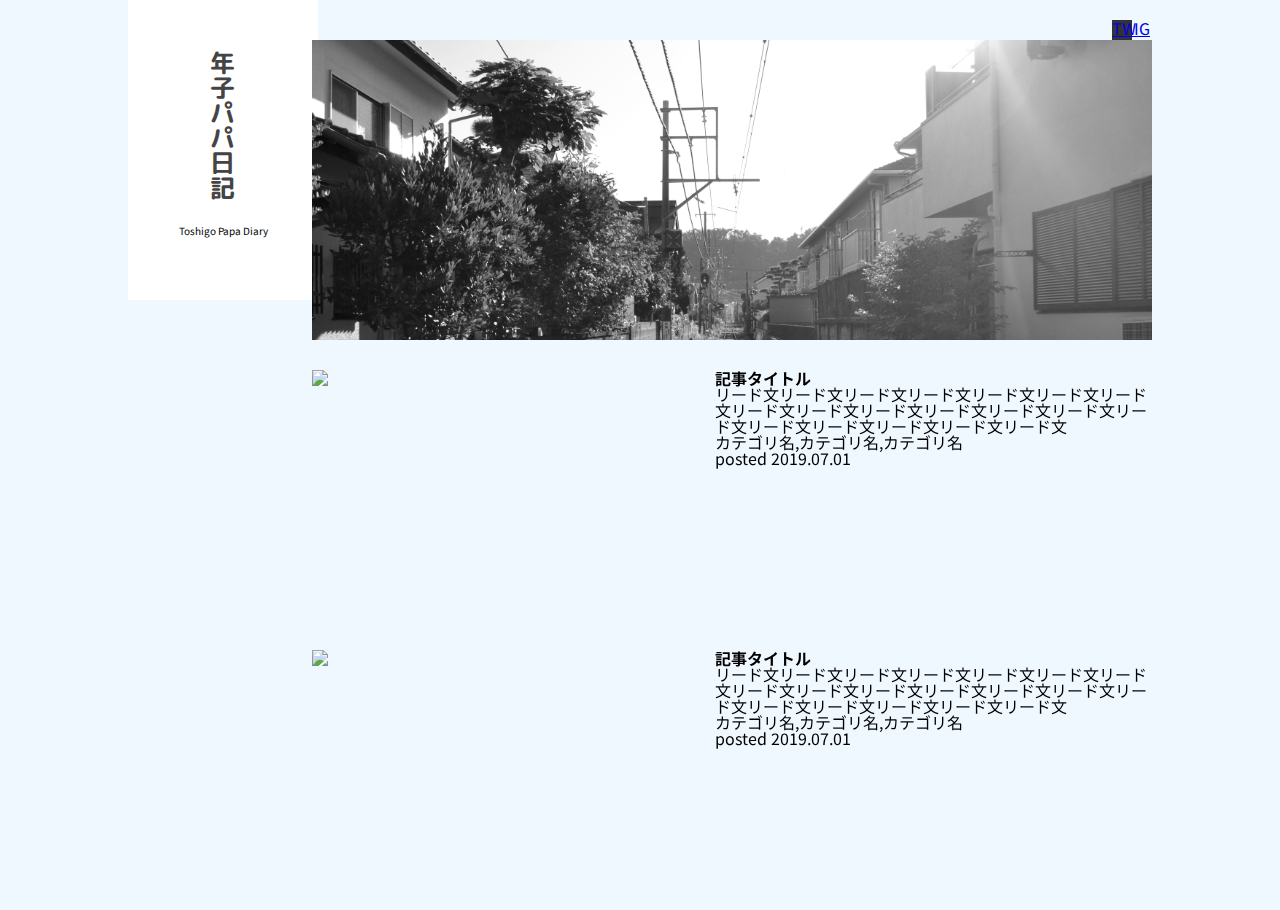
==== article.html @ 639f08d8 "最初のコミット" ====
<!DOCTYPE html>
<meta charset="utf-8">
<link rel="stylesheet" type="text/css" href="css/html5reset-1.6.1.css">
<link href="https://fonts.googleapis.com/css?family=Kosugi+Maru|M+PLUS+Rounded+1c|Noto+Sans+JP&display=swap" rel="stylesheet">
<link rel="stylesheet" type="text/css" href="css/style.css">
<html>
<head>
	<title>年子パパ日記</title>
</head>
<body>
	<div id="wrap">
	<header><ul><li class="tw-h"><a href="#">TW</a></li><li class="ig-h"><a href="#">IG</a></li></ul></header>
	<div class="logoArea">
	<h1><a href="#">年子パパ日記</a></h1>
	<p>Toshigo Papa Diary</p>
	</div><!--End .logoArea-->
	<div class="cont">
		<div class="mainV"><figure><img src="imgs/hero-bg.jpg"></figure></div>
		<article>
			<figure><img src="imgs/sample.JPG"></figure>
			<h2>記事タイトル</h2>
			<p>リード文リード文リード文リード文リード文リード文リード文リード文リード文リード文リード文リード文リード文リード文リード文リード文リード文リード文リード文</p>
			<p><span>カテゴリ名</span>,<span>カテゴリ名</span>,<span>カテゴリ名</span></p>
			<p>posted 2019.07.01</p>
		</article>
		<article>
			<figure><img src="imgs/sample.JPG"></figure>
			<h2>記事タイトル</h2>
			<p>リード文リード文リード文リード文リード文リード文リード文リード文リード文リード文リード文リード文リード文リード文リード文リード文リード文リード文リード文</p>
			<p><span>カテゴリ名</span>,<span>カテゴリ名</span>,<span>カテゴリ名</span></p>
			<p>posted 2019.07.01</p>
		</article>
	</div><!-- End .cont-->
	</div><!-- End #wrap-->
</body>
</html>
---- css/style.css ----
@charset"UTF-8";
body{background: #eff7ff;font-family: 'Noto Sans JP', sans-serif;}
img{width: 100%}
#wrap{max-width: 1024px;margin: 0 auto;position: relative;}
header{position: absolute;right: 0;top:20px;}
header ul li{float: left;list-style: none;width: 20px;height: 20px;text-align: center;margin: 0}
header ul li.tw-h{background: #333;color: #fff}
.logoArea{background: #fff;height:300px;text-align: center;position: fixed;padding: 0 20px}
.logoArea h1 a{font-family: 'M PLUS Rounded 1c', sans-serif;/*font-family: 'Kosugi Maru', sans-serif;*/color:#444;font-size:25px;-webkit-writing-mode: vertical-rl;-ms-writing-mode: tb-rl;writing-mode: vertical-rl;text-decoration: none;padding: 50px 0 0 0}
.logoArea p{font-size: 10px;margin: 25px 0 0;}
.cont{width: 82%;position: absolute;top:40px;right: 0}
.cont .mainV{width: 100%;height: 300px}
.cont .mainV figure{width: 100%;height: 300px;overflow: hidden;}
.cont article{width: 100%;height:250px;/*background: #fff;*/display: block;margin:30px 0 10px;}
.cont article figure{width: 48%;height:250px;float: left;overflow: hidden;}
.cont article:after{display: table;content: "";clear: both;}
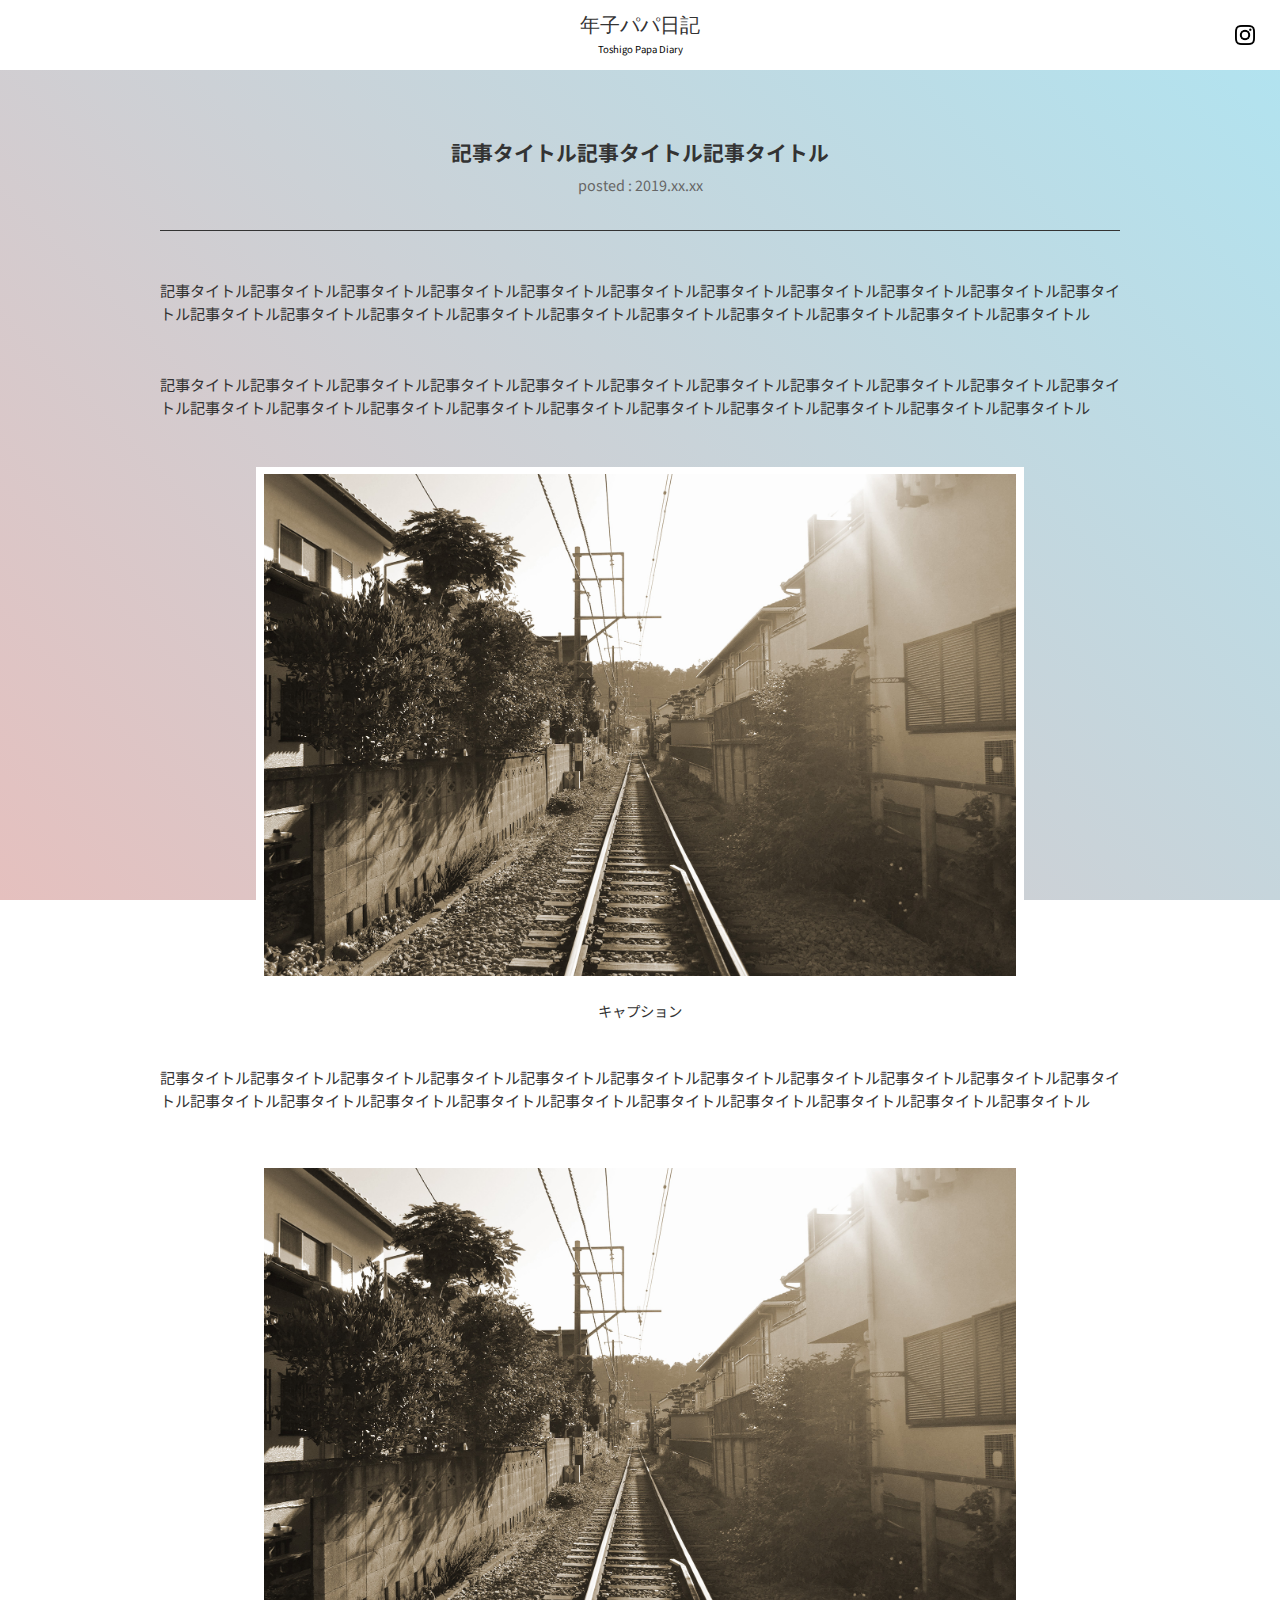
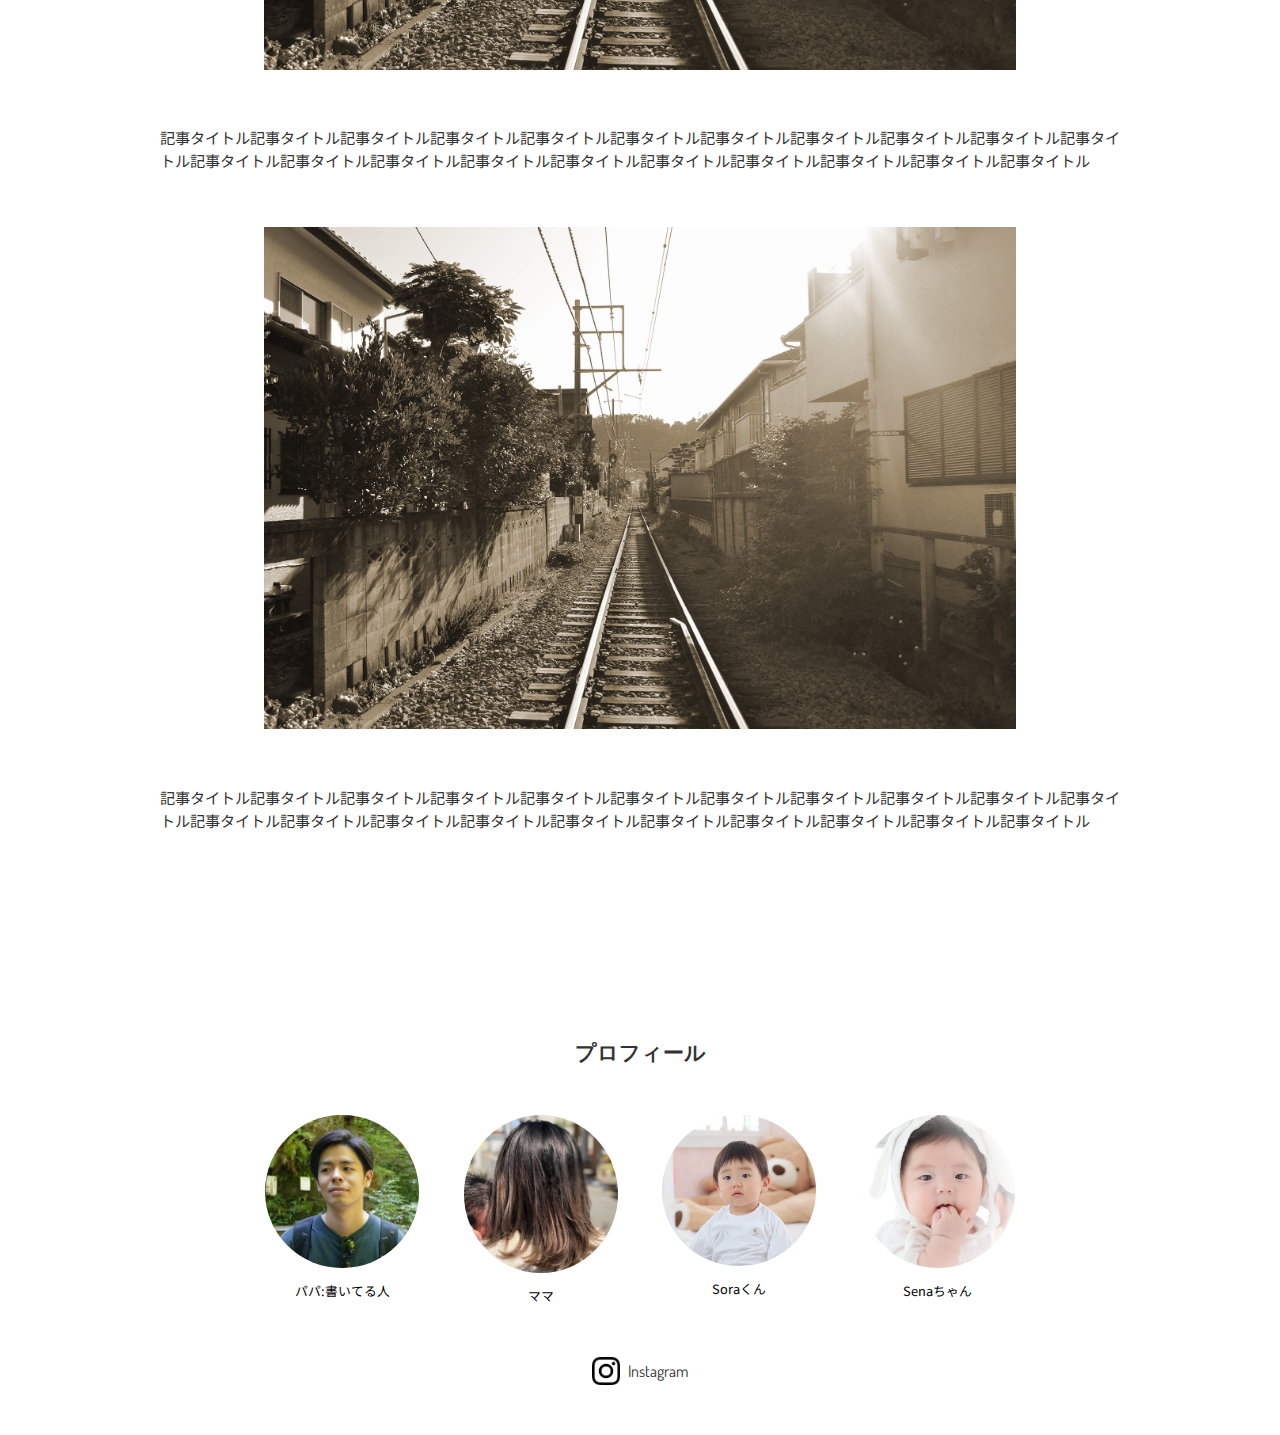
==== commit df252adf: "TOP調整記事作成" ====
--- a/article.html
+++ b/article.html
@@ -1,36 +1,72 @@
 <!DOCTYPE html>
-<meta charset="utf-8">
-<link rel="stylesheet" type="text/css" href="css/html5reset-1.6.1.css">
-<link href="https://fonts.googleapis.com/css?family=Kosugi+Maru|M+PLUS+Rounded+1c|Noto+Sans+JP&display=swap" rel="stylesheet">
-<link rel="stylesheet" type="text/css" href="css/style.css">
 <html>
 <head>
+<meta charset="utf-8">
+<meta name="viewport" content="width=device-width,initial-scale=1">
+<link rel="stylesheet" type="text/css" href="css/html5reset-1.6.1.css">
+<link href="https://fonts.googleapis.com/css?family=Kosugi+Maru|M+PLUS+Rounded+1c|Noto+Sans+JP|Dosis:400&display=swap" rel="stylesheet">
+<link rel="stylesheet" type="text/css" href="css/style.css">
 	<title>年子パパ日記</title>
+	<!-- Google Tag Manager -->
+	<script>(function(w,d,s,l,i){w[l]=w[l]||[];w[l].push({'gtm.start':
+	new Date().getTime(),event:'gtm.js'});var f=d.getElementsByTagName(s)[0],
+	j=d.createElement(s),dl=l!='dataLayer'?'&l='+l:'';j.async=true;j.src=
+	'https://www.googletagmanager.com/gtm.js?id='+i+dl;f.parentNode.insertBefore(j,f);
+	})(window,document,'script','dataLayer','GTM-55M34HW');</script>
+	<!-- End Google Tag Manager -->
 </head>
 <body>
 	<div id="wrap">
-	<header><ul><li class="tw-h"><a href="#">TW</a></li><li class="ig-h"><a href="#">IG</a></li></ul></header>
-	<div class="logoArea">
-	<h1><a href="#">年子パパ日記</a></h1>
-	<p>Toshigo Papa Diary</p>
-	</div><!--End .logoArea-->
-	<div class="cont">
-		<div class="mainV"><figure><img src="imgs/hero-bg.jpg"></figure></div>
-		<article>
-			<figure><img src="imgs/sample.JPG"></figure>
-			<h2>記事タイトル</h2>
-			<p>リード文リード文リード文リード文リード文リード文リード文リード文リード文リード文リード文リード文リード文リード文リード文リード文リード文リード文リード文</p>
-			<p><span>カテゴリ名</span>,<span>カテゴリ名</span>,<span>カテゴリ名</span></p>
-			<p>posted 2019.07.01</p>
-		</article>
-		<article>
-			<figure><img src="imgs/sample.JPG"></figure>
-			<h2>記事タイトル</h2>
-			<p>リード文リード文リード文リード文リード文リード文リード文リード文リード文リード文リード文リード文リード文リード文リード文リード文リード文リード文リード文</p>
-			<p><span>カテゴリ名</span>,<span>カテゴリ名</span>,<span>カテゴリ名</span></p>
-			<p>posted 2019.07.01</p>
-		</article>
-	</div><!-- End .cont-->
+		<header><ul><li class="ig-h"><a href="https://www.instagram.com/rmstmy/" target="_blank"><img src="imgs/icon-ig.png"></a></li></ul></header>
+		<div class="logoArea-l">
+			<div><a href="index.html">年子パパ日記</a></div>
+			<p>Toshigo Papa Diary</p>
+		</div><!--End .logoArea-->
+		<div class="cont">
+			<div class="inner">
+				<div class="posted-header">
+					<h1>記事タイトル記事タイトル記事タイトル</h1>
+					<p>posted : 2019.xx.xx</p>
+				</div>
+				<div class="posted-cont">
+					<p>記事タイトル記事タイトル記事タイトル記事タイトル記事タイトル記事タイトル記事タイトル記事タイトル記事タイトル記事タイトル記事タイトル記事タイトル記事タイトル記事タイトル記事タイトル記事タイトル記事タイトル記事タイトル記事タイトル記事タイトル記事タイトル</p>
+					<p>記事タイトル記事タイトル記事タイトル記事タイトル記事タイトル記事タイトル記事タイトル記事タイトル記事タイトル記事タイトル記事タイトル記事タイトル記事タイトル記事タイトル記事タイトル記事タイトル記事タイトル記事タイトル記事タイトル記事タイトル記事タイトル</p>
+
+					<figure><img src="imgs/hero-bg-s.jpg"></figure>
+					<figcaption>キャプション</figcaption>
+					<p>記事タイトル記事タイトル記事タイトル記事タイトル記事タイトル記事タイトル記事タイトル記事タイトル記事タイトル記事タイトル記事タイトル記事タイトル記事タイトル記事タイトル記事タイトル記事タイトル記事タイトル記事タイトル記事タイトル記事タイトル記事タイトル</p>
+					<figure><img src="imgs/hero-bg-s.jpg"></figure>
+					<p>記事タイトル記事タイトル記事タイトル記事タイトル記事タイトル記事タイトル記事タイトル記事タイトル記事タイトル記事タイトル記事タイトル記事タイトル記事タイトル記事タイトル記事タイトル記事タイトル記事タイトル記事タイトル記事タイトル記事タイトル記事タイトル</p>
+					<figure><img src="imgs/hero-bg-s.jpg"></figure>
+					<p>記事タイトル記事タイトル記事タイトル記事タイトル記事タイトル記事タイトル記事タイトル記事タイトル記事タイトル記事タイトル記事タイトル記事タイトル記事タイトル記事タイトル記事タイトル記事タイトル記事タイトル記事タイトル記事タイトル記事タイトル記事タイトル</p>
+				 </div>
+			</div><!-- End .inner-->
+			</div><!-- End .cont-->
+			<div class="ftrTop">
+				<div class="inner">
+					<h3>プロフィール</h3>
+					<div class="prof">
+						<figure class="profThumb"><img src="imgs/prof-pa.jpg"</figure>
+						<figcaption>パパ:書いてる人</figcaption>
+					</div>
+					<div class="prof">
+						<figure class="profThumb"><img src="imgs/prof-ma.jpg"</figure>
+						<figcaption>ママ</figcaption>
+					</div>
+					<div class="prof">
+						<figure class="profThumb"><img src="imgs/prof-sr.jpg"</figure>
+						<figcaption>Soraくん</figcaption>
+					</div>
+					<div class="prof">
+						<figure class="profThumb"><img src="imgs/prof-sn.jpg"</figure>
+						<figcaption>Senaちゃん</figcaption>
+					</div>
+					<div class="ig-f">
+						<a href="https://www.instagram.com/rmstmy/" target="_blank"><img src="imgs/icon-ig.png"></a>
+						<a href="https://www.instagram.com/rmstmy/" target="_blank" class="ig-f-a">Instagram</a>
+					</div>
+				</div><!-- End .inner-->
+			</div><!-- End .ftrTop-->
 	</div><!-- End #wrap-->
 </body>
-</html>+</html>
--- a/css/style.css
+++ b/css/style.css
@@ -1,16 +1,68 @@
 @charset"UTF-8";
-body{background: #eff7ff;font-family: 'Noto Sans JP', sans-serif;}
+body{/*background: #F5E5DA;*/background: linear-gradient(-135deg, #B0E4F1, #E5C0BE) fixed;font-family: 'Noto Sans JP', sans-serif;}
 img{width: 100%}
-#wrap{max-width: 1024px;margin: 0 auto;position: relative;}
-header{position: absolute;right: 0;top:20px;}
+#wrap{margin: 0 auto;position: relative;}
+.inner{max-width: 1024px;margin: 0 auto;}
+header{position: absolute;right: 25px;top:25px;z-index: 100;}
 header ul li{float: left;list-style: none;width: 20px;height: 20px;text-align: center;margin: 0}
-header ul li.tw-h{background: #333;color: #fff}
-.logoArea{background: #fff;height:300px;text-align: center;position: fixed;padding: 0 20px}
-.logoArea h1 a{font-family: 'M PLUS Rounded 1c', sans-serif;/*font-family: 'Kosugi Maru', sans-serif;*/color:#444;font-size:25px;-webkit-writing-mode: vertical-rl;-ms-writing-mode: tb-rl;writing-mode: vertical-rl;text-decoration: none;padding: 50px 0 0 0}
-.logoArea p{font-size: 10px;margin: 25px 0 0;}
-.cont{width: 82%;position: absolute;top:40px;right: 0}
-.cont .mainV{width: 100%;height: 300px}
-.cont .mainV figure{width: 100%;height: 300px;overflow: hidden;}
-.cont article{width: 100%;height:250px;/*background: #fff;*/display: block;margin:30px 0 10px;}
-.cont article figure{width: 48%;height:250px;float: left;overflow: hidden;}
-.cont article:after{display: table;content: "";clear: both;}+.logoArea{background: #fff;height:275px;text-align: center;position: relative;}
+.logoArea h1 a{/*font-family: 'M PLUS Rounded 1c', sans-serif;*/font-family: 'Kosugi Maru', sans-serif;color:#333;font-size:25px;-webkit-writing-mode: vertical-rl;-ms-writing-mode: tb-rl;writing-mode: vertical-rl;text-decoration: none;padding: 50px 0 0 0;}
+.logoArea p{font-size: 80%;margin: 25px 0 0;}
+.cont{width: 75%;margin: 0 auto 5%;text-align: center;}
+.cont article{width: 30%;display: inline-block;text-align: center;vertical-align: top;padding: 5% 1% 0;}
+.cont article figure{width: 100%;height:100%;background: #fff;box-sizing: border-box;padding: 2.5%;}
+.cont article figure img{transition-duration: 0.3s;}
+.cont article h2 {font-size: 80%;line-height: 1.7em;padding: 3% 0;text-align: left;}
+.cont article h2 a{text-decoration: none;color: #333;font-family: 'Kosugi Maru', sans-serif;}
+.cont article p{font-size: 80%;color: #666;text-align: left;}
+.cont article a:hover img{opacity: 0.7;transition-duration: 0.3s;}
+.ftrTop{background: #fff;text-align: center;}
+.ftrTop h3{font-family: 'Kosugi Maru', sans-serif;color:#333;text-align: center;font-size: 130%;display: block;padding: 5% 0 3%;}
+.prof{display: inline-block;width: 15%;padding: 2% 2% 0;vertical-align: top}
+.profThumb{text-align: center;font-size: 80%;}
+.profThumb img{border-radius: 50%;}
+.profThumb figcaption{padding: 15px 0 0}
+.ftrTop .ig-f{height:30px;line-height: 30px;font-family: 'Dosis', sans-serif;padding:5% 0;}
+.ftrTop .ig-f a>img{width: 28px;height: 28px;vertical-align: middle;}
+.ftrTop .ig-f-a{text-decoration: none;vertical-align: middle;color: #333;padding-left: 5px;}
+
+.logoArea-l{background: #fff;text-align: center;position: relative;padding: 15px 0}
+.logoArea-l div a{font-family: 'Kosugi Maru', sans-serif;color:#333;font-size:20px;text-decoration: none;}
+.logoArea-l p{font-size: 60%;margin: 10px 0 0;}
+.cont .posted-header{color: #333;border-bottom: 1px solid #333;padding-bottom: 4%;margin-bottom: 4%;}
+.cont .posted-header h1{font-size: 130%;margin: 7% auto 1%;line-height: 1.5em;}
+.cont .posted-header p{font-size: 90%;color: #666;}
+.cont .posted-cont{text-align: left;color: #333;padding-bottom: 10%;}
+.cont .posted-cont h2{}
+.cont .posted-cont h3{}
+.cont .posted-cont p{line-height: 1.5em;font-size: 95%;margin:5% auto 0;}
+.cont .posted-cont article{}
+.cont .posted-cont figure{width: 80%;margin:5% auto 0;background: #fff;box-sizing: border-box;padding: .8%;}
+.cont .posted-cont figcaption{font-size: 90%;text-align: center;margin-top: 2%;}
+
+
+@media(max-width:768px){
+  .inner{width: 100%;margin: 0 auto;}
+  .cont{width: 80%;margin: 0 auto 5%;}
+  .cont article{width: 45.2%;display: inline-block;vertical-align: top;padding: 7% 2% 0;}
+  .prof{width: 28%;padding: 2% 3% 2%;vertical-align: top}
+  .profThumb{text-align: center;font-size: 80%;}
+  .profThumb img{border-radius: 50%;}
+  .profThumb figcaption{padding: 15px 0 0}
+  .ftrTop .ig-f{height:30px;line-height: 30px;font-family: 'Dosis', sans-serif;padding:5% 0;}
+  .ftrTop .ig-f a>img{width: 28px;height: 28px;vertical-align: middle;}
+  .ftrTop .ig-f-a{text-decoration: none;vertical-align: middle;color: #333;padding-left: 5px;}
+  .logoArea-l div a{font-size:18px;}
+  .logoArea-l p{font-size: 50%;}
+  .cont .posted-header{color: #333;border-bottom: 1px solid #333;padding-bottom: 10%;margin-bottom: 10%;}
+  .cont .posted-header h1{font-size: 120%;margin: 10% auto 1%;line-height: 1.5em;}
+  .cont .posted-header p{font-size: 80%;color: #666;}
+  .cont .posted-cont{text-align: left;color: #333;}
+  .cont .posted-cont h2{}
+  .cont .posted-cont h3{}
+  .cont .posted-cont p{line-height: 1.5em;font-size: 85%;margin:10% auto 0;}
+  .cont .posted-cont article{}
+  .cont .posted-cont figure{width: 90%;margin:10% auto 0;background: #fff;box-sizing: border-box;padding: .8%;}
+  .cont .posted-cont figcaption{font-size: 70%;text-align: center;margin-top: 2%;}
+
+}
